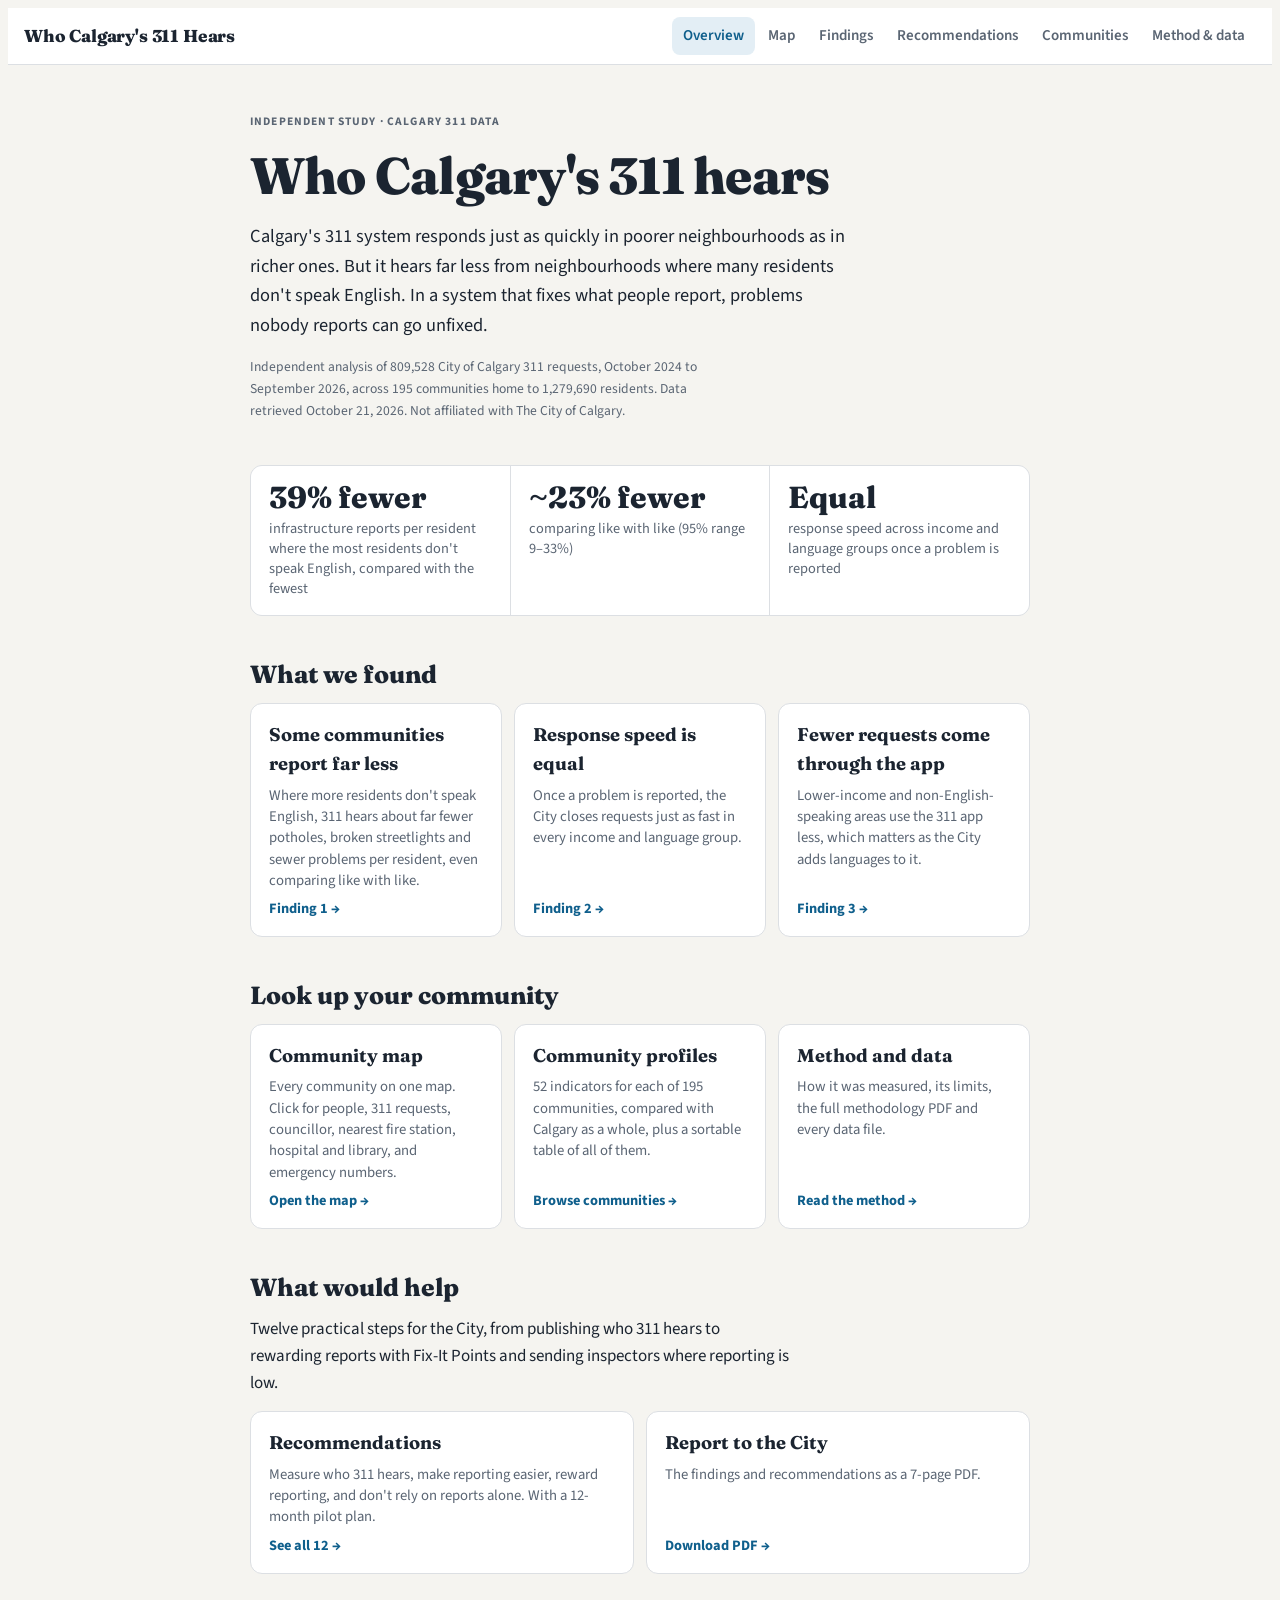
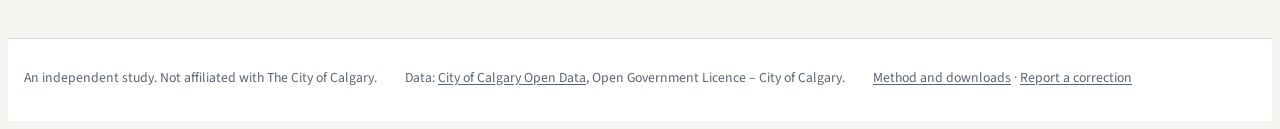
==== index.html @ 24759eae "Explain the gap and proposal for each recommendation" ====
<!doctype html>
<html lang="en-CA">
<head>
<meta charset="utf-8">
<meta name="viewport" content="width=device-width, initial-scale=1, viewport-fit=cover">
<title>Who Calgary's 311 Hears</title>
<meta name="description" content="Calgary's 311 system responds equally fast everywhere, but hears far less from communities where many residents don't speak English. An independent study of 809,528 requests.">
<meta property="og:title" content="Who Calgary's 311 Hears">
<meta property="og:description" content="Calgary's 311 system responds equally fast everywhere, but hears far less from communities where many residents don't speak English. An independent study of 809,528 requests.">
<meta property="og:type" content="website">
<meta property="og:url" content="https://hassanaliarshad110.github.io/calgary-311/">
<meta property="og:image" content="https://hassanaliarshad110.github.io/calgary-311/assets/og.png">
<meta name="twitter:card" content="summary_large_image">
<link rel="icon" href="data:image/svg+xml,%3Csvg xmlns='http://www.w3.org/2000/svg' viewBox='0 0 64 64'%3E%3Crect width='64' height='64' rx='14' fill='%230f5f8c'/%3E%3Ctext x='32' y='42' font-family='Georgia,serif' font-size='26' font-weight='700' text-anchor='middle' fill='white'%3E311%3C/text%3E%3C/svg%3E">
<link rel="preconnect" href="https://fonts.googleapis.com"><link rel="preconnect" href="https://fonts.gstatic.com" crossorigin>
<link rel="stylesheet" href="https://fonts.googleapis.com/css2?family=Fraunces:opsz,wght@9..144,600;9..144,800&family=Source+Sans+3:ital,wght@0,400;0,600;0,700;1,400&family=JetBrains+Mono:wght@400;500&display=swap">
<link rel="stylesheet" href="assets/style.css?v=a2751942">
</head>
<body>
<nav class="nav" aria-label="Site"><div class="in"><a class="brand" href="index.html">Who Calgary's 311 Hears</a><ul><li><a class="lk" href="index.html" aria-current="page">Overview</a></li><li><a class="lk" href="map.html">Map</a></li><li><a class="lk" href="findings.html">Findings</a></li><li><a class="lk" href="recommendations.html">Recommendations</a></li><li><a class="lk" href="communities.html">Communities</a></li><li><a class="lk" href="method.html">Method & data</a></li></ul></div></nav>
<main>
<div class="wrap" style="margin-top:8px">
  <header>
    <span class="label">Independent study · Calgary 311 data</span>
    <h1>Who Calgary's 311 hears</h1>
    <p class="lede">Calgary's 311 system responds just as quickly in poorer neighbourhoods as in richer ones. But it hears far less from neighbourhoods where many residents don't speak English. In a system that fixes what people report, problems nobody reports can go unfixed.</p>
    <p class="meta" id="meta"></p>
  </header>
  <div class="key" id="key"></div>
  <section class="stack">
    <h2>What we found</h2>
    <div class="cards">
      <a class="cardlink" href="findings.html#f1"><b>Some communities report far less</b><span>Where more residents don't speak English, 311 hears about far fewer potholes, broken streetlights and sewer problems per resident, even comparing like with like.</span><em>Finding 1 →</em></a>
      <a class="cardlink" href="findings.html#f2"><b>Response speed is equal</b><span>Once a problem is reported, the City closes requests just as fast in every income and language group.</span><em>Finding 2 →</em></a>
      <a class="cardlink" href="findings.html#f3"><b>Fewer requests come through the app</b><span>Lower-income and non-English-speaking areas use the 311 app less, which matters as the City adds languages to it.</span><em>Finding 3 →</em></a>
    </div>
  </section>
  <section class="stack">
    <h2>Look up your community</h2>
    <div class="cards">
      <a class="cardlink" href="map.html"><b>Community map</b><span>Every community on one map. Click for people, 311 requests, councillor, nearest fire station, hospital and library, and emergency numbers.</span><em>Open the map →</em></a>
      <a class="cardlink" href="communities.html"><b>Community profiles</b><span>52 indicators for each of 195 communities, compared with Calgary as a whole, plus a sortable table of all of them.</span><em>Browse communities →</em></a>
      <a class="cardlink" href="method.html"><b>Method and data</b><span>How it was measured, its limits, the full methodology PDF and every data file.</span><em>Read the method →</em></a>
    </div>
  </section>
  <section class="stack">
    <h2>What would help</h2>
    <p>Twelve practical steps for the City, from publishing who 311 hears to rewarding reports with Fix-It Points and sending inspectors where reporting is low.</p>
    <div class="cards">
      <a class="cardlink" href="recommendations.html"><b>Recommendations</b><span>Measure who 311 hears, make reporting easier, reward reporting, and don't rely on reports alone. With a 12-month pilot plan.</span><em>See all 12 →</em></a>
      <a class="cardlink" href="downloads/Who-Calgarys-311-Hears_Report-to-the-City.pdf" download><b>Report to the City</b><span>The findings and recommendations as a 7-page PDF.</span><em>Download PDF →</em></a>
    </div>
  </section>
</div>
</main>
<footer class="foot"><div class="in">
<span>An independent study. Not affiliated with The City of Calgary.</span>
<span>Data: <a href="https://data.calgary.ca/" target="_blank" rel="noopener">City of Calgary Open Data</a>, Open Government Licence – City of Calgary.</span>
<span><a href="method.html">Method and downloads</a> · <a href="https://github.com/hassanaliarshad110/calgary-311/issues" target="_blank" rel="noopener">Report a correction</a></span>
</div></footer>
<div class="toast" id="toast" role="status" hidden></div>
<script src="assets/report.js?v=cb97d001"></script>
</body>
</html>
---- assets/style.css ----
/* Layout: research brief in one reading column; findings with charts, then a data-rich community profile and a sortable table of all communities, then actions and method. */
:root{
  --bg:#f5f4f0; --surface:#ffffff; --ink:#1b2430; --muted:#5a6573; --line:#dcdfe3; --grid:#e9ebee;
  --accent:#0f5f8c; --accent-soft:#e3eef5; --mark:#0f5f8c; --mark-dim:#a9c4d6; --flag:#b4541a; --flag-soft:#f7e8dd;
  --land:#e7e5df; --water:#a7c8dd; --road:#ffffff; --road2:#fbfaf7; --bound:#ffffff; --nodata:#d6d4ce;
  --s1:#dbe8f1; --s2:#a9cbe1; --s3:#6fa5cb; --s4:#337ba9; --s5:#0d4f76;
  --g1:#b4541a; --g2:#e3a476; --g3:#ebe7df; --g4:#8ab8d6; --g5:#0f5f8c;
  --pin-fire:#c0392b; --pin-health:#23795a; --pin-civic:#5b4fa0;
  --f-display:"Fraunces", Georgia, "Times New Roman", serif;
  --f-body:"Source Sans 3", "Segoe UI", system-ui, -apple-system, sans-serif;
  --f-mono:"JetBrains Mono", ui-monospace, Menlo, Consolas, monospace;
}
@media (prefers-color-scheme: dark){:root:not([data-theme="light"]){
  --bg:#11161c; --surface:#18202a; --ink:#e4e8ed; --muted:#9aa5b2; --line:#2b3542; --grid:#232c37;
  --accent:#6cb6e0; --accent-soft:#17303f; --mark:#6cb6e0; --mark-dim:#35566b; --flag:#eb9a62; --flag-soft:#3a2618;
  --land:#0c1116; --water:#1b394e; --road:#5d6875; --road2:#3c4652; --bound:#0f141a; --nodata:#161c23;
  --s1:#16303f; --s2:#1e4a62; --s3:#2c6d91; --s4:#4b98c4; --s5:#93cdee;
  --g1:#eb9a62; --g2:#8f5532; --g3:#4b5561; --g4:#2c6d91; --g5:#93cdee;
  --pin-fire:#d9604c; --pin-health:#3aa87c; --pin-civic:#8a7fd6; color-scheme:dark }}
:root[data-theme="dark"]{
  --bg:#11161c; --surface:#18202a; --ink:#e4e8ed; --muted:#9aa5b2; --line:#2b3542; --grid:#232c37;
  --accent:#6cb6e0; --accent-soft:#17303f; --mark:#6cb6e0; --mark-dim:#35566b; --flag:#eb9a62; --flag-soft:#3a2618;
  --land:#0c1116; --water:#1b394e; --road:#5d6875; --road2:#3c4652; --bound:#0f141a; --nodata:#161c23;
  --s1:#16303f; --s2:#1e4a62; --s3:#2c6d91; --s4:#4b98c4; --s5:#93cdee;
  --g1:#eb9a62; --g2:#8f5532; --g3:#4b5561; --g4:#2c6d91; --g5:#93cdee;
  --pin-fire:#d9604c; --pin-health:#3aa87c; --pin-civic:#8a7fd6; color-scheme:dark }
*{box-sizing:border-box}
body{background:var(--bg);color:var(--ink);font-family:var(--f-body);font-size:17px;line-height:1.6;
  padding-left:max(16px, env(safe-area-inset-left, 0px));padding-right:max(16px, env(safe-area-inset-right, 0px));padding-block:0 56px}
.wrap{max-width:780px;margin:0 auto;display:flex;flex-direction:column;gap:44px}
h1,h2,h3{font-family:var(--f-display);margin:0;line-height:1.15;text-wrap:balance}
p{margin:0;max-width:68ch}
a{color:var(--accent);text-underline-offset:2px}
a:focus-visible,button:focus-visible,input:focus-visible,select:focus-visible,th:focus-visible{outline:2px solid var(--accent);outline-offset:2px;border-radius:4px}
.label{font-size:.72rem;letter-spacing:.1em;text-transform:uppercase;color:var(--muted);font-weight:700}
.note{font-size:.86rem;color:var(--muted)}
.stack{display:flex;flex-direction:column;gap:14px}
header{padding-top:32px;display:flex;flex-direction:column;gap:16px}
h1{font-size:clamp(2.1rem,7vw,3.2rem);font-weight:800;letter-spacing:-.015em}
.lede{font-size:1.15rem}
.meta{font-size:.85rem;color:var(--muted)}
.key{display:grid;grid-template-columns:repeat(auto-fit,minmax(200px,1fr));gap:1px;background:var(--line);border:1px solid var(--line);border-radius:12px;overflow:hidden}
.key div{background:var(--surface);padding:16px 18px;display:flex;flex-direction:column;gap:6px}
.key b{font-family:var(--f-display);font-size:1.9rem;font-weight:800;line-height:1;font-variant-numeric:tabular-nums}
.key span{font-size:.9rem;color:var(--muted);line-height:1.4}
section.finding{display:flex;flex-direction:column;gap:16px}
.fnum{font-family:var(--f-mono);color:var(--accent);font-size:.85rem}
h2{font-size:1.55rem;font-weight:800}
.chart{background:var(--surface);border:1px solid var(--line);border-radius:12px;padding:18px 18px 14px;display:flex;flex-direction:column;gap:12px;min-width:0}
.chart-title{font-weight:700;font-size:.98rem}
.bars{display:flex;flex-direction:column;gap:10px}
.bar-row{display:grid;grid-template-columns:minmax(110px,36%) 1fr 4.4rem;align-items:center;gap:10px;font-size:.9rem}
.bar-row .lab{line-height:1.25;min-width:0}
.bar-row .lab small{display:block;color:var(--muted);font-size:.78rem}
.track{position:relative;height:22px;border-left:1px solid var(--muted)}
.fill{position:absolute;left:0;top:2px;bottom:2px;background:var(--mark);border-radius:0 4px 4px 0}
.fill.dim{background:var(--mark-dim)}
.ref{position:absolute;top:-4px;bottom:-4px;border-left:2px dashed var(--muted)}
.val{font-family:var(--f-mono);font-size:.85rem;text-align:right;font-variant-numeric:tabular-nums}
.bar-row:hover .fill{filter:brightness(1.12)}
/* dot plot */
.dots{display:flex;flex-direction:column;gap:6px}
.dot-row{display:grid;grid-template-columns:minmax(120px,46%) 1fr 3.4rem;align-items:center;gap:10px;font-size:.84rem}
.dot-track{position:relative;height:18px;border-left:1px solid var(--grid);border-right:1px solid var(--grid);background:linear-gradient(var(--grid),var(--grid)) center/100% 1px no-repeat}
.dot{position:absolute;top:50%;width:11px;height:11px;margin:-5.5px 0 0 -5.5px;border-radius:50%;background:var(--mark-dim);border:2px solid var(--surface)}
.dot.main{background:var(--mark)}
.ci{position:absolute;top:50%;height:3px;margin-top:-1.5px;background:var(--mark)}
.axis{display:grid;grid-template-columns:minmax(120px,46%) 1fr 3.4rem;gap:10px;font-size:.75rem;color:var(--muted);font-family:var(--f-mono)}
.axis div:nth-child(2){display:flex;justify-content:space-between}
.callout{border-left:4px solid var(--accent);background:var(--accent-soft);padding:12px 16px;border-radius:0 10px 10px 0}
.tablewrap{overflow-x:auto;border:1px solid var(--line);border-radius:10px;background:var(--surface)}
table{border-collapse:collapse;font-size:.86rem;width:100%}
th,td{text-align:left;padding:7px 10px;border-bottom:1px solid var(--line);font-variant-numeric:tabular-nums;white-space:nowrap}
th{color:var(--muted);font-weight:600;background:var(--surface);position:sticky;top:0}
td.num,th.num{text-align:right}
tbody tr:hover{background:var(--accent-soft)}
th.sort{cursor:pointer;user-select:none}
th.sort[aria-sort="ascending"]::after{content:" ▲"} th.sort[aria-sort="descending"]::after{content:" ▼"}
/* profile */
.explorer{background:var(--surface);border:1px solid var(--line);border-radius:14px;padding:18px;display:flex;flex-direction:column;gap:14px}
.searchrow{display:flex;gap:8px;flex-wrap:wrap}
#cq,#tq{font:inherit;padding:10px 14px;border-radius:10px;border:1px solid var(--line);background:var(--bg);color:var(--ink);flex:1 1 220px;min-width:0}
.sugg{display:flex;flex-wrap:wrap;gap:6px}
.sugg button,.btn{font:inherit;font-size:.84rem;border:1px solid var(--line);background:var(--bg);color:var(--ink);border-radius:999px;padding:5px 12px;cursor:pointer}
.btn.primary{background:var(--accent);color:var(--surface);border-color:var(--accent);font-weight:700}
.card{display:flex;flex-direction:column;gap:16px}
.card h3{font-size:1.5rem}
.chips{display:flex;gap:6px;flex-wrap:wrap}
.pill{display:inline-block;font-size:.76rem;font-weight:700;border-radius:999px;padding:2px 10px;background:var(--grid);color:var(--ink)}
.pill.lo{background:var(--flag-soft);color:var(--flag)} .pill.ok{background:var(--accent-soft);color:var(--accent)}
.grp h4{margin:0 0 6px;font-family:var(--f-body);font-size:.8rem;letter-spacing:.08em;text-transform:uppercase;color:var(--muted)}
.ind{display:grid;grid-template-columns:minmax(0,1fr) 5.6rem 5.6rem 4.6rem;gap:4px 12px;align-items:center;font-size:.88rem;padding:5px 0;border-bottom:1px solid var(--grid)}
.ind.head{font-size:.74rem;color:var(--muted);border-bottom:1px solid var(--line)}
.ind .v,.ind .c{text-align:right;font-variant-numeric:tabular-nums}
.ind .c{color:var(--muted)}
.pbar{height:6px;background:var(--grid);border-radius:3px;position:relative}
.pbar i{position:absolute;top:-3px;width:4px;height:12px;border-radius:2px;background:var(--mark);margin-left:-2px}
.ind small{color:var(--muted);font-size:.74rem;display:block}
.recs{margin:0;padding-left:20px;display:flex;flex-direction:column;gap:10px;max-width:68ch}
.limits{margin:0;padding-left:20px;display:flex;flex-direction:column;gap:8px;font-size:.95rem;max-width:68ch}
.toast{position:fixed;left:50%;bottom:calc(20px + env(safe-area-inset-bottom, 0px));transform:translateX(-50%);background:var(--ink);color:var(--bg);padding:10px 16px;border-radius:10px;font-size:.9rem;z-index:20}
@media (max-width:520px){ .bar-row{grid-template-columns:96px 1fr 3.8rem;font-size:.84rem} .dot-row,.axis{grid-template-columns:110px 1fr 3rem} .ind{grid-template-columns:minmax(0,1fr) 4.6rem 4.6rem;} .ind .p{display:none} }
/* ---- Leaflet essentials (inlined: the artifact frame blocks external stylesheets) ---- */
.leaflet-pane,.leaflet-marker-icon,.leaflet-pane>svg,.leaflet-pane>canvas,.leaflet-zoom-box,.leaflet-layer{position:absolute;left:0;top:0}
.leaflet-container{overflow:hidden;-webkit-tap-highlight-color:transparent;outline-offset:1px}
.leaflet-container.leaflet-touch-zoom{touch-action:pan-x pan-y}
.leaflet-container.leaflet-touch-drag{touch-action:pinch-zoom}
.leaflet-container.leaflet-touch-drag.leaflet-touch-zoom{touch-action:none}
.leaflet-pane{z-index:400}.leaflet-overlay-pane{z-index:400}.leaflet-marker-pane{z-index:600}.leaflet-tooltip-pane{z-index:650}.leaflet-popup-pane{z-index:700}
.leaflet-map-pane canvas{z-index:100}.leaflet-map-pane svg{z-index:200}
.leaflet-zoom-animated{transform-origin:0 0}
.leaflet-zoom-anim .leaflet-zoom-animated{transition:transform .25s cubic-bezier(0,0,.25,1)}
.leaflet-zoom-anim .leaflet-zoom-hide{visibility:hidden}
.leaflet-interactive{cursor:pointer}
.leaflet-grab{cursor:grab}.leaflet-dragging .leaflet-grab,.leaflet-dragging .leaflet-interactive{cursor:grabbing}
.leaflet-marker-icon,.leaflet-pane>svg path,.leaflet-tooltip{pointer-events:none}
.leaflet-marker-icon.leaflet-interactive,.leaflet-pane>svg path.leaflet-interactive{pointer-events:auto}
.leaflet-top,.leaflet-bottom{position:absolute;z-index:1000;pointer-events:none}
.leaflet-top{top:0}.leaflet-right{right:0}.leaflet-bottom{bottom:0}.leaflet-left{left:0}
.leaflet-control{position:relative;z-index:800;pointer-events:auto;float:left;clear:both}
.leaflet-right .leaflet-control{float:right}
.leaflet-top .leaflet-control{margin-top:10px}.leaflet-bottom .leaflet-control{margin-bottom:10px}
.leaflet-left .leaflet-control{margin-left:10px}.leaflet-right .leaflet-control{margin-right:10px}
.leaflet-bar{border-radius:8px;border:1px solid var(--line);background:var(--surface);overflow:hidden;box-shadow:0 1px 4px rgba(0,0,0,.12)}
.leaflet-bar a{display:block;width:34px;height:34px;line-height:32px;text-align:center;text-decoration:none;color:var(--ink);font:700 18px/32px var(--f-body);border-bottom:1px solid var(--line)}
.leaflet-bar a:last-child{border-bottom:none}
.leaflet-bar a:hover{background:var(--accent-soft)}
.leaflet-bar a.leaflet-disabled{color:var(--muted);cursor:default;background:var(--surface)}
.leaflet-control-attribution{background:color-mix(in srgb,var(--surface) 85%,transparent);margin:0!important;padding:1px 6px;font-size:11px;color:var(--muted);border-top-left-radius:6px}
.leaflet-control-attribution a{color:var(--muted)}
.leaflet-tooltip{position:absolute;white-space:nowrap}
.leaflet-div-icon{background:none;border:none}

/* ---- Community map ---- */
.mapsec{display:flex;flex-direction:column;gap:14px;max-width:1240px;margin:44px auto 0}
.mapsec .intro{display:flex;flex-direction:column;gap:8px;max-width:780px}
.mapbar{display:flex;flex-wrap:wrap;gap:8px;align-items:center}
.mapbar label{font-size:.82rem;color:var(--muted);font-weight:600}
#mm,#ms{font:inherit;font-size:.95rem;padding:9px 12px;border-radius:10px;border:1px solid var(--line);background:var(--surface);color:var(--ink);min-width:0}
#mm{flex:0 1 330px}
#ms{flex:1 1 220px}
.mapgrid{display:grid;grid-template-columns:minmax(0,1fr) 380px;border:1px solid var(--line);border-radius:14px;overflow:hidden;background:var(--surface);height:min(78vh,760px)}
#map{height:100%;background:var(--land);min-width:0}
#map:focus-visible{outline:2px solid var(--accent);outline-offset:-2px}
.mpanel{border-left:1px solid var(--line);overflow-y:auto;padding:18px 18px 22px;display:flex;flex-direction:column;gap:16px;min-width:0}
.mpanel>*{flex-shrink:0}
.mpanel h3{font-size:1.45rem}
#map:not(.zin) .svcpin span{display:none}
.mpanel h4{margin:0;font-family:var(--f-body);font-size:.74rem;letter-spacing:.09em;text-transform:uppercase;color:var(--muted)}
.mpanel .sub{font-size:.88rem;color:var(--muted);line-height:1.4}
.facts{display:grid;grid-template-columns:repeat(2,minmax(0,1fr));gap:1px;background:var(--line);border:1px solid var(--line);border-radius:10px;overflow:hidden}
.facts div{background:var(--surface);padding:9px 11px;display:flex;flex-direction:column;gap:2px;min-width:0}
.facts b{font-family:var(--f-mono);font-size:1.02rem;font-weight:500;font-variant-numeric:tabular-nums}
.facts span{font-size:.76rem;color:var(--muted);line-height:1.25}
.facts .cmp{font-size:.72rem;color:var(--muted)}
.mlist{display:flex;flex-direction:column;gap:0;margin:0;padding:0;list-style:none}
.mlist li{display:grid;grid-template-columns:minmax(0,1fr) auto;gap:2px 10px;padding:7px 0;border-bottom:1px solid var(--grid);font-size:.88rem;line-height:1.35}
.mlist li:last-child{border-bottom:none}
.mlist .k{color:var(--muted);font-size:.76rem;grid-column:1/-1}
.mlist .d{font-family:var(--f-mono);font-size:.8rem;color:var(--muted);white-space:nowrap}
.phones li{grid-template-columns:minmax(0,1fr) auto}
.phones .num{font-family:var(--f-mono);font-size:.9rem;font-weight:500;user-select:all;white-space:nowrap}
.phones .num.big{font-size:1.05rem;color:var(--flag)}
.mlegend{position:absolute;left:calc(10px + env(safe-area-inset-left,0px));bottom:26px;z-index:900;background:var(--surface);border:1px solid var(--line);border-radius:10px;padding:8px 10px;font-size:.76rem;display:flex;flex-direction:column;gap:5px;max-width:min(300px,70%);box-shadow:0 1px 4px rgba(0,0,0,.12)}
.mlegend .t{font-weight:700;font-size:.78rem}
.mlegend .sw{display:grid;grid-template-columns:repeat(var(--n),1fr);gap:2px}
.mlegend .sw i{height:10px;border-radius:2px}
.mlegend .lb{display:flex;justify-content:space-between;color:var(--muted);font-family:var(--f-mono);font-size:.7rem;gap:6px}
.mlegend .nd{display:flex;align-items:center;gap:6px;color:var(--muted)}
.mlegend .nd i{width:14px;height:10px;border-radius:2px;background:var(--nodata);border:1px solid var(--line)}
.mwrap{position:relative;height:100%;min-width:0}
.clabel{font:600 11px/1.1 var(--f-body);color:var(--ink);text-shadow:0 0 3px var(--bg),0 0 3px var(--bg),0 0 2px var(--bg);text-align:center;transform:translate(-50%,-50%);white-space:nowrap;letter-spacing:.01em}
.svcpin{display:flex;align-items:center;gap:4px;transform:translate(-50%,-50%);white-space:nowrap}
.svcpin i{width:22px;height:22px;border-radius:50%;display:grid;place-items:center;font:700 11px/1 var(--f-body);color:#fff;border:2px solid var(--surface);box-shadow:0 1px 3px rgba(0,0,0,.3)}
.svcpin span{font:600 11px/1.1 var(--f-body);background:var(--surface);color:var(--ink);padding:2px 6px;border-radius:6px;border:1px solid var(--line)}
.mhint{font-size:.84rem;color:var(--muted)}
@media (max-width:520px){ .mlegend{font-size:.68rem;padding:6px 8px;max-width:62%;bottom:22px} .mlegend .nd{display:none} }
.mbtn{font:inherit;font-size:.84rem;border:1px solid var(--line);background:var(--bg);color:var(--ink);border-radius:999px;padding:5px 12px;cursor:pointer;align-self:flex-start}
.mbtn:hover{background:var(--accent-soft)}
@media (max-width:880px){
  .mapgrid{grid-template-columns:1fr;height:auto}
  #map,.mwrap{height:62vh;min-height:380px}
  .mpanel{border-left:none;border-top:1px solid var(--line);max-height:none}
}

@media (prefers-reduced-motion: reduce){*{transition:none!important}}

/* ---- site chrome ---- */
body{padding-block:0 0}
body::before{content:"";position:fixed;inset:0 0 auto;height:env(safe-area-inset-top,0px);z-index:1100;background:var(--surface)}
.nav{position:sticky;top:env(safe-area-inset-top,0px);z-index:1050;background:var(--surface);border-bottom:1px solid var(--line);margin:0 calc(-1 * max(16px, env(safe-area-inset-right,0px))) 0 calc(-1 * max(16px, env(safe-area-inset-left,0px)));padding:0 max(16px, env(safe-area-inset-right,0px)) 0 max(16px, env(safe-area-inset-left,0px))}
.nav .in{max-width:1240px;margin:0 auto;display:flex;align-items:center;gap:6px 18px;flex-wrap:wrap;min-height:56px;padding-block:6px}
.brand{font-family:var(--f-display);font-weight:800;font-size:1.08rem;color:var(--ink);text-decoration:none;margin-right:auto;letter-spacing:-.01em}
.nav ul{display:flex;gap:2px;list-style:none;margin:0;padding:0;flex-wrap:wrap}
.nav a.lk{display:block;padding:7px 11px;border-radius:8px;color:var(--muted);text-decoration:none;font-weight:600;font-size:.94rem}
.nav a.lk:hover{background:var(--accent-soft);color:var(--ink)}
.nav a.lk[aria-current="page"]{color:var(--accent);background:var(--accent-soft)}
main{padding-block:8px 64px}
.foot{border-top:1px solid var(--line);margin:0 calc(-1 * max(16px, env(safe-area-inset-right,0px))) 0 calc(-1 * max(16px, env(safe-area-inset-left,0px)));padding:28px max(16px, env(safe-area-inset-right,0px)) calc(32px + env(safe-area-inset-bottom,0px)) max(16px, env(safe-area-inset-left,0px));background:var(--surface)}
.foot .in{max-width:1240px;margin:0 auto;display:flex;flex-wrap:wrap;gap:10px 28px;font-size:.86rem;color:var(--muted)}
.foot a{color:var(--muted)}
.cards{display:grid;grid-template-columns:repeat(auto-fit,minmax(220px,1fr));gap:12px}
.cardlink{display:flex;flex-direction:column;gap:6px;background:var(--surface);border:1px solid var(--line);border-radius:12px;padding:16px 18px;text-decoration:none;color:var(--ink)}
.cardlink:hover{border-color:var(--accent)}
.cardlink b{font-family:var(--f-display);font-size:1.15rem}
.cardlink span{color:var(--muted);font-size:.92rem;line-height:1.45}
.cardlink em{font-style:normal;color:var(--accent);font-weight:700;font-size:.9rem;margin-top:auto}
.dl{display:flex;flex-direction:column;gap:0;border:1px solid var(--line);border-radius:12px;background:var(--surface);overflow:hidden}
.dl a{display:grid;grid-template-columns:minmax(0,1fr) auto;gap:2px 12px;padding:12px 16px;border-bottom:1px solid var(--line);text-decoration:none;color:var(--ink)}
.dl a:last-child{border-bottom:none}
.dl a:hover{background:var(--accent-soft)}
.dl small{color:var(--muted);grid-column:1/-1;font-size:.84rem}
.dl .sz{font-family:var(--f-mono);font-size:.8rem;color:var(--muted)}
.mapsec.full{margin-top:20px}
.mapsec.full .mapgrid{height:calc(100vh - 230px);min-height:520px}
.basemap{display:flex;align-items:center;gap:6px;font-size:.88rem;color:var(--muted)}
.basemap input{accent-color:var(--accent);width:16px;height:16px}
@media (max-width:880px){ .mapsec.full .mapgrid{height:auto;min-height:0} }

.gp{display:grid;grid-template-columns:1fr 1fr;gap:10px}
.gap,.prop{border-radius:10px;padding:10px 12px;display:flex;flex-direction:column;gap:4px}
.gap{background:var(--flag-soft)}
.prop{background:var(--accent-soft)}
.gp p{font-size:.94rem;line-height:1.5}
.tag{font-size:.7rem;letter-spacing:.09em;text-transform:uppercase;font-weight:700}
.gap .tag{color:var(--flag)}
.prop .tag{color:var(--accent)}
.rec{scroll-margin-top:84px}
@media (max-width:700px){ .gp{grid-template-columns:1fr} }
.chiprow{display:flex;flex-wrap:wrap;gap:6px}
.chipnav{font-size:.86rem;font-weight:600;color:var(--accent);background:var(--accent-soft);border-radius:999px;padding:5px 12px;text-decoration:none}
.chipnav:hover{text-decoration:underline}
.rec{display:grid;grid-template-columns:2.2rem minmax(0,1fr);gap:12px;background:var(--surface);border:1px solid var(--line);border-radius:12px;padding:16px 18px}
.recn{font-family:var(--f-mono);font-size:.95rem;color:var(--accent);font-weight:500;padding-top:2px}
.recb{display:flex;flex-direction:column;gap:8px;min-width:0}
.rec h3{font-size:1.15rem}
.recm{display:grid;grid-template-columns:repeat(auto-fit,minmax(170px,1fr));gap:8px 18px;margin:4px 0 0;padding-top:10px;border-top:1px solid var(--grid)}
.recm dt,.kv dt{font-size:.72rem;letter-spacing:.08em;text-transform:uppercase;color:var(--muted);font-weight:700}
.recm dd{margin:2px 0 0;font-size:.9rem;line-height:1.4}
.kv{margin:0;display:flex;flex-direction:column;border:1px solid var(--line);border-radius:12px;background:var(--surface);overflow:hidden}
.kv div{display:grid;grid-template-columns:9rem minmax(0,1fr);gap:4px 16px;padding:12px 16px;border-bottom:1px solid var(--line)}
.kv div:last-child{border-bottom:none}
.kv dt{padding-top:3px}
.kv dd{margin:0;font-size:.95rem;line-height:1.45}
section[id^="g"],#points,#pilot{scroll-margin-top:84px}
@media (max-width:520px){ .kv div{grid-template-columns:1fr} .rec{grid-template-columns:1.6rem minmax(0,1fr);padding:14px} }
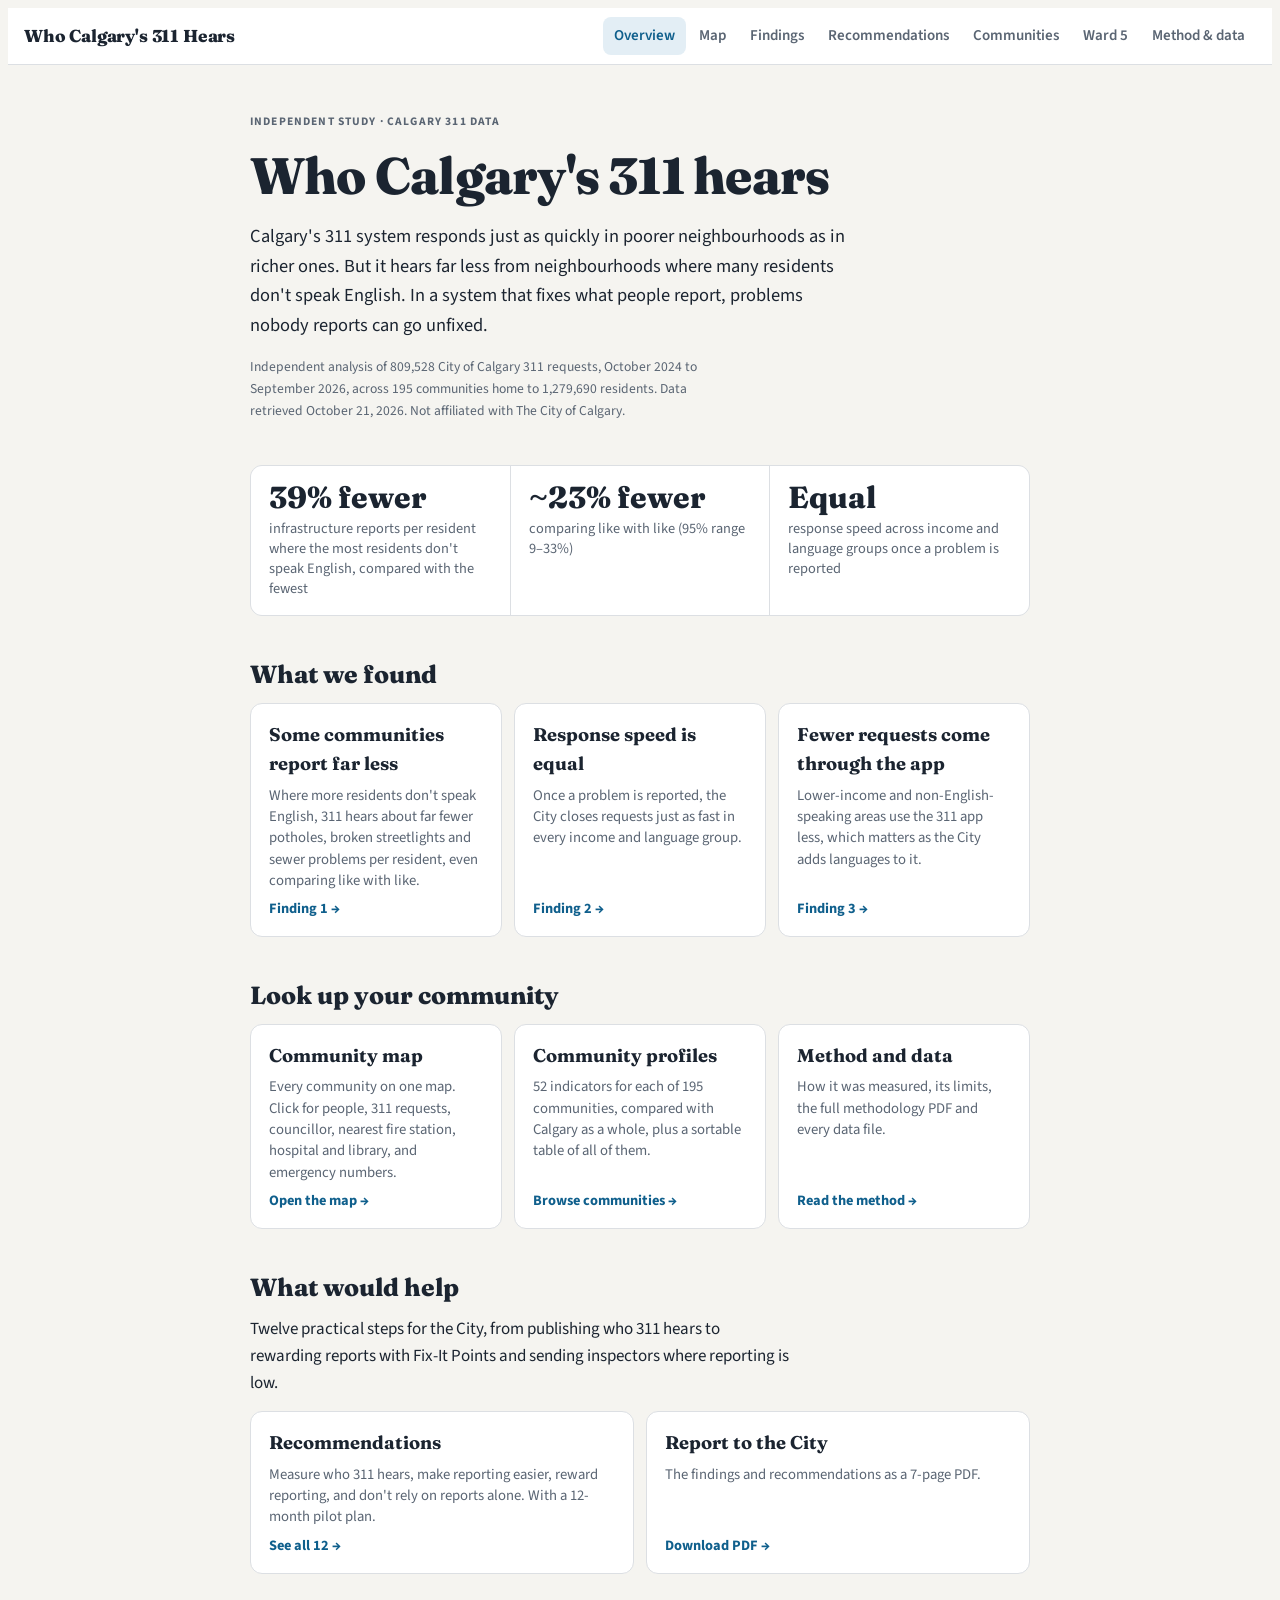
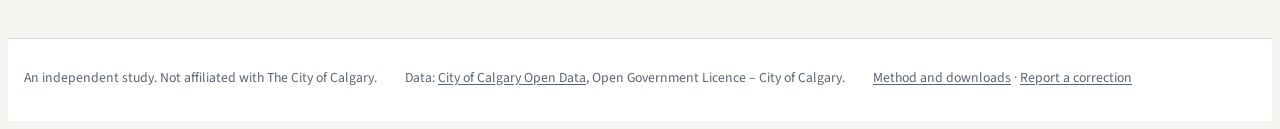
==== commit a7219d56: "Add Ward 5 growth-adjusted page and ward filter; count growth from homes" ====
--- a/index.html
+++ b/index.html
@@ -14,10 +14,10 @@
 <link rel="icon" href="data:image/svg+xml,%3Csvg xmlns='http://www.w3.org/2000/svg' viewBox='0 0 64 64'%3E%3Crect width='64' height='64' rx='14' fill='%230f5f8c'/%3E%3Ctext x='32' y='42' font-family='Georgia,serif' font-size='26' font-weight='700' text-anchor='middle' fill='white'%3E311%3C/text%3E%3C/svg%3E">
 <link rel="preconnect" href="https://fonts.googleapis.com"><link rel="preconnect" href="https://fonts.gstatic.com" crossorigin>
 <link rel="stylesheet" href="https://fonts.googleapis.com/css2?family=Fraunces:opsz,wght@9..144,600;9..144,800&family=Source+Sans+3:ital,wght@0,400;0,600;0,700;1,400&family=JetBrains+Mono:wght@400;500&display=swap">
-<link rel="stylesheet" href="assets/style.css?v=a2751942">
+<link rel="stylesheet" href="assets/style.css?v=b718703b">
 </head>
 <body>
-<nav class="nav" aria-label="Site"><div class="in"><a class="brand" href="index.html">Who Calgary's 311 Hears</a><ul><li><a class="lk" href="index.html" aria-current="page">Overview</a></li><li><a class="lk" href="map.html">Map</a></li><li><a class="lk" href="findings.html">Findings</a></li><li><a class="lk" href="recommendations.html">Recommendations</a></li><li><a class="lk" href="communities.html">Communities</a></li><li><a class="lk" href="method.html">Method & data</a></li></ul></div></nav>
+<nav class="nav" aria-label="Site"><div class="in"><a class="brand" href="index.html">Who Calgary's 311 Hears</a><ul><li><a class="lk" href="index.html" aria-current="page">Overview</a></li><li><a class="lk" href="map.html">Map</a></li><li><a class="lk" href="findings.html">Findings</a></li><li><a class="lk" href="recommendations.html">Recommendations</a></li><li><a class="lk" href="communities.html">Communities</a></li><li><a class="lk" href="ward5.html">Ward 5</a></li><li><a class="lk" href="method.html">Method & data</a></li></ul></div></nav>
 <main>
 <div class="wrap" style="margin-top:8px">
   <header>
@@ -59,6 +59,6 @@
 <span><a href="method.html">Method and downloads</a> · <a href="https://github.com/hassanaliarshad110/calgary-311/issues" target="_blank" rel="noopener">Report a correction</a></span>
 </div></footer>
 <div class="toast" id="toast" role="status" hidden></div>
-<script src="assets/report.js?v=cb97d001"></script>
+<script src="assets/report.js?v=2ce48de6"></script>
 </body>
 </html>
--- a/assets/style.css
+++ b/assets/style.css
@@ -137,8 +137,19 @@
 .mapsec .intro{display:flex;flex-direction:column;gap:8px;max-width:780px}
 .mapbar{display:flex;flex-wrap:wrap;gap:8px;align-items:center}
 .mapbar label{font-size:.82rem;color:var(--muted);font-weight:600}
-#mm,#ms{font:inherit;font-size:.95rem;padding:9px 12px;border-radius:10px;border:1px solid var(--line);background:var(--surface);color:var(--ink);min-width:0}
+#mm,#ms,#mw{font:inherit;font-size:.95rem;padding:9px 12px;border-radius:10px;border:1px solid var(--line);background:var(--surface);color:var(--ink);min-width:0}
 #mm{flex:0 1 330px}
+#mw{flex:0 1 230px}
+.wrows{display:flex;flex-direction:column;gap:5px;margin:0;padding:0;list-style:none}
+.wrow{display:grid;grid-template-columns:4.6rem 1fr 3.4rem;gap:8px;align-items:center;font-size:.82rem;font-family:var(--f-mono);color:var(--muted)}
+.wrow.on{color:var(--ink);font-weight:600}
+.wrow .tr{position:relative;height:10px;background:var(--grid);border-radius:3px}
+.wrow .tr i{position:absolute;top:0;bottom:0;border-radius:3px}
+.wrow .tr b{position:absolute;top:-2px;bottom:-2px;left:50%;width:1px;background:var(--muted)}
+.wrow .n{text-align:right}
+.mlist button.lnk{all:unset;cursor:pointer;color:var(--accent,inherit);text-decoration:underline;text-underline-offset:2px}
+.mlist button.lnk:focus-visible{outline:2px solid currentColor;outline-offset:2px}
+.mbtn.back{align-self:flex-start}
 #ms{flex:1 1 220px}
 .mapgrid{display:grid;grid-template-columns:minmax(0,1fr) 380px;border:1px solid var(--line);border-radius:14px;overflow:hidden;background:var(--surface);height:min(78vh,760px)}
 #map{height:100%;background:var(--land);min-width:0}
@@ -245,3 +256,29 @@
 .kv dd{margin:0;font-size:.95rem;line-height:1.45}
 section[id^="g"],#points,#pilot{scroll-margin-top:84px}
 @media (max-width:520px){ .kv div{grid-template-columns:1fr} .rec{grid-template-columns:1.6rem minmax(0,1fr);padding:14px} }
+
+/* ---- Ward 5 page ---- */
+.w5 .tablewrap{overflow-x:auto}
+.w5 .key{grid-template-columns:repeat(auto-fit,minmax(170px,1fr))}
+.w5 td .ar{color:var(--muted)}
+.w5 th{white-space:normal;vertical-align:bottom;min-width:5.5rem}
+.w5 table{min-width:0}
+.w5 table td.hl{font-weight:700}
+.w5 .steps{margin:0;padding-left:22px;display:flex;flex-direction:column;gap:10px;max-width:70ch}
+.w5 .steps li::marker{font-family:var(--f-mono);color:var(--accent);font-weight:600}
+.w5 .div{display:flex;flex-direction:column;gap:7px;margin:0;padding:0;list-style:none}
+.w5 .div li{display:grid;grid-template-columns:minmax(96px,9.5rem) 1fr 3.6rem;gap:10px;align-items:center;font-size:.9rem}
+.w5 .div .tr{position:relative;height:14px;background:var(--grid);border-radius:3px}
+.w5 .div .tr i{position:absolute;top:0;bottom:0;border-radius:3px}
+.w5 .div .tr b{position:absolute;top:-3px;bottom:-3px;left:50%;width:1.5px;background:var(--muted)}
+.w5 .div .v{font-family:var(--f-mono);font-size:.84rem;text-align:right}
+.w5 .div li.on{font-weight:700}
+.w5 .div .ghost{opacity:.45}
+.w5 .legend2{display:flex;gap:14px;flex-wrap:wrap;font-size:.82rem;color:var(--muted)}
+.w5 .legend2 span{display:inline-flex;align-items:center;gap:6px}
+.w5 .legend2 i{width:14px;height:10px;border-radius:2px;display:inline-block}
+.w5 .two{display:grid;grid-template-columns:repeat(auto-fit,minmax(260px,1fr));gap:12px}
+.w5 .box{background:var(--surface);border:1px solid var(--line);border-radius:12px;padding:16px 18px;display:flex;flex-direction:column;gap:8px}
+.w5 .box h3{margin:0;font-size:1.05rem}
+.w5 .box p{margin:0}
+@media (max-width:520px){ .w5 .div li{grid-template-columns:minmax(84px,7.2rem) 1fr 3.2rem;font-size:.84rem} }
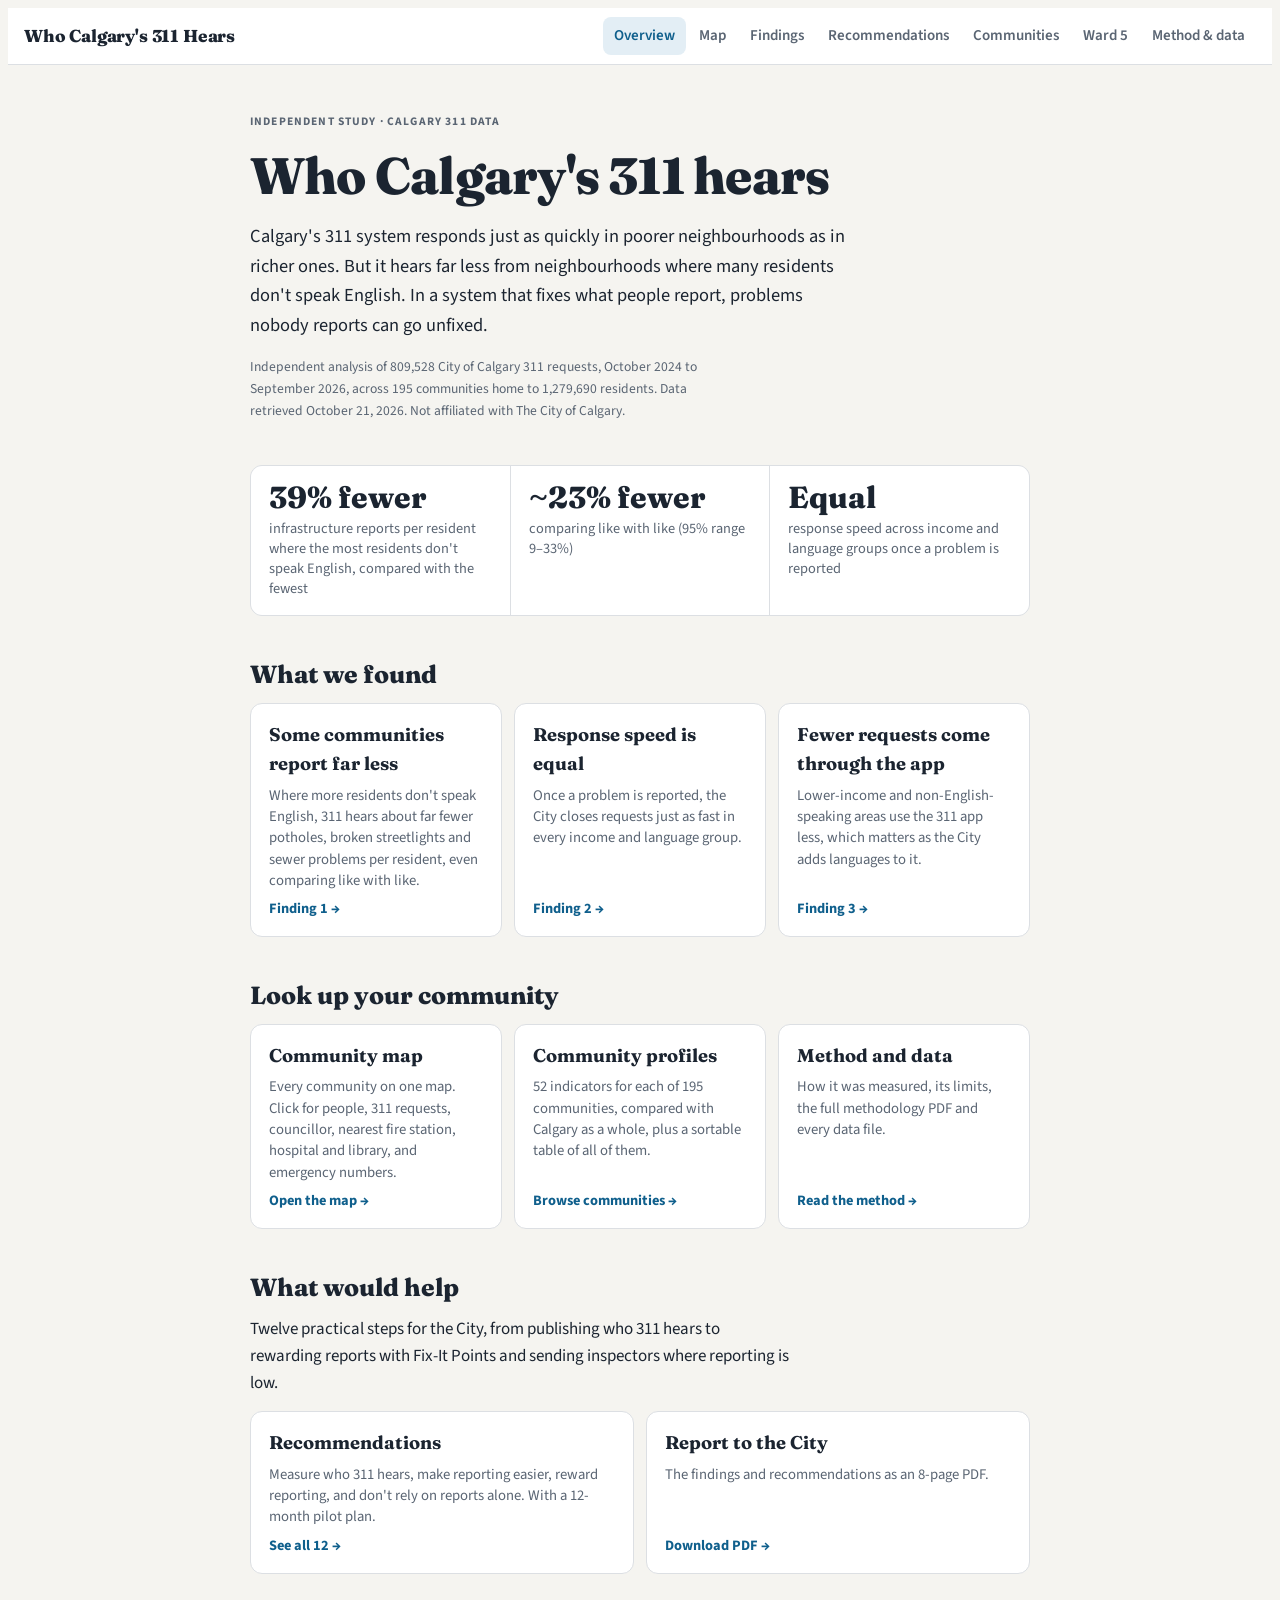
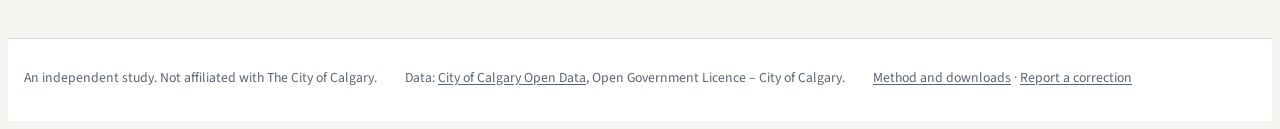
==== commit 4b7171cc: "Ward 5: explain The City's 311 ward dashboard (per 2021 household) and compare it with per-resident " ====
--- a/index.html
+++ b/index.html
@@ -14,7 +14,7 @@
 <link rel="icon" href="data:image/svg+xml,%3Csvg xmlns='http://www.w3.org/2000/svg' viewBox='0 0 64 64'%3E%3Crect width='64' height='64' rx='14' fill='%230f5f8c'/%3E%3Ctext x='32' y='42' font-family='Georgia,serif' font-size='26' font-weight='700' text-anchor='middle' fill='white'%3E311%3C/text%3E%3C/svg%3E">
 <link rel="preconnect" href="https://fonts.googleapis.com"><link rel="preconnect" href="https://fonts.gstatic.com" crossorigin>
 <link rel="stylesheet" href="https://fonts.googleapis.com/css2?family=Fraunces:opsz,wght@9..144,600;9..144,800&family=Source+Sans+3:ital,wght@0,400;0,600;0,700;1,400&family=JetBrains+Mono:wght@400;500&display=swap">
-<link rel="stylesheet" href="assets/style.css?v=b718703b">
+<link rel="stylesheet" href="assets/style.css?v=31fe4869">
 </head>
 <body>
 <nav class="nav" aria-label="Site"><div class="in"><a class="brand" href="index.html">Who Calgary's 311 Hears</a><ul><li><a class="lk" href="index.html" aria-current="page">Overview</a></li><li><a class="lk" href="map.html">Map</a></li><li><a class="lk" href="findings.html">Findings</a></li><li><a class="lk" href="recommendations.html">Recommendations</a></li><li><a class="lk" href="communities.html">Communities</a></li><li><a class="lk" href="ward5.html">Ward 5</a></li><li><a class="lk" href="method.html">Method & data</a></li></ul></div></nav>
@@ -48,7 +48,7 @@
     <p>Twelve practical steps for the City, from publishing who 311 hears to rewarding reports with Fix-It Points and sending inspectors where reporting is low.</p>
     <div class="cards">
       <a class="cardlink" href="recommendations.html"><b>Recommendations</b><span>Measure who 311 hears, make reporting easier, reward reporting, and don't rely on reports alone. With a 12-month pilot plan.</span><em>See all 12 →</em></a>
-      <a class="cardlink" href="downloads/Who-Calgarys-311-Hears_Report-to-the-City.pdf" download><b>Report to the City</b><span>The findings and recommendations as a 7-page PDF.</span><em>Download PDF →</em></a>
+      <a class="cardlink" href="downloads/Who-Calgarys-311-Hears_Report-to-the-City.pdf" download><b>Report to the City</b><span>The findings and recommendations as an 8-page PDF.</span><em>Download PDF →</em></a>
     </div>
   </section>
 </div>
@@ -59,6 +59,6 @@
 <span><a href="method.html">Method and downloads</a> · <a href="https://github.com/hassanaliarshad110/calgary-311/issues" target="_blank" rel="noopener">Report a correction</a></span>
 </div></footer>
 <div class="toast" id="toast" role="status" hidden></div>
-<script src="assets/report.js?v=2ce48de6"></script>
+<script src="assets/report.js?v=14ca3eed"></script>
 </body>
 </html>
--- a/assets/style.css
+++ b/assets/style.css
@@ -97,6 +97,14 @@
 .pbar{height:6px;background:var(--grid);border-radius:3px;position:relative}
 .pbar i{position:absolute;top:-3px;width:4px;height:12px;border-radius:2px;background:var(--mark);margin-left:-2px}
 .ind small{color:var(--muted);font-size:.74rem;display:block}
+.peerlist{list-style:none;margin:6px 0 0;padding:0;display:flex;flex-direction:column}
+.peerlist li{display:grid;grid-template-columns:minmax(0,1fr) 4.6rem 5.6rem;gap:10px;align-items:center;padding:6px 0;border-bottom:1px solid var(--grid);font-size:.9rem}
+.peerlist .sim{font-family:var(--f-mono);font-size:.82rem;text-align:right;color:var(--accent);font-weight:600}
+.peerlist .rt{font-family:var(--f-mono);font-size:.82rem;text-align:right;color:var(--muted)}
+.peerlist li.hd{font-size:.74rem;color:var(--muted);font-weight:600;padding-top:0}
+.peerlist li.hd span{font-family:inherit;color:var(--muted);font-weight:600;font-size:.74rem}
+.peerlist button.lnk,.card button.lnk{all:unset;cursor:pointer;text-decoration:underline;text-underline-offset:2px}
+.peerlist button.lnk:focus-visible{outline:2px solid currentColor;outline-offset:2px}
 .recs{margin:0;padding-left:20px;display:flex;flex-direction:column;gap:10px;max-width:68ch}
 .limits{margin:0;padding-left:20px;display:flex;flex-direction:column;gap:8px;font-size:.95rem;max-width:68ch}
 .toast{position:fixed;left:50%;bottom:calc(20px + env(safe-area-inset-bottom, 0px));transform:translateX(-50%);background:var(--ink);color:var(--bg);padding:10px 16px;border-radius:10px;font-size:.9rem;z-index:20}
@@ -262,6 +270,7 @@
 .w5 .key{grid-template-columns:repeat(auto-fit,minmax(170px,1fr))}
 .w5 td .ar{color:var(--muted)}
 .w5 th{white-space:normal;vertical-align:bottom;min-width:5.5rem}
+.w5 .peertbl td:nth-child(2){white-space:normal;min-width:16rem;font-size:.86rem}
 .w5 table{min-width:0}
 .w5 table td.hl{font-weight:700}
 .w5 .steps{margin:0;padding-left:22px;display:flex;flex-direction:column;gap:10px;max-width:70ch}
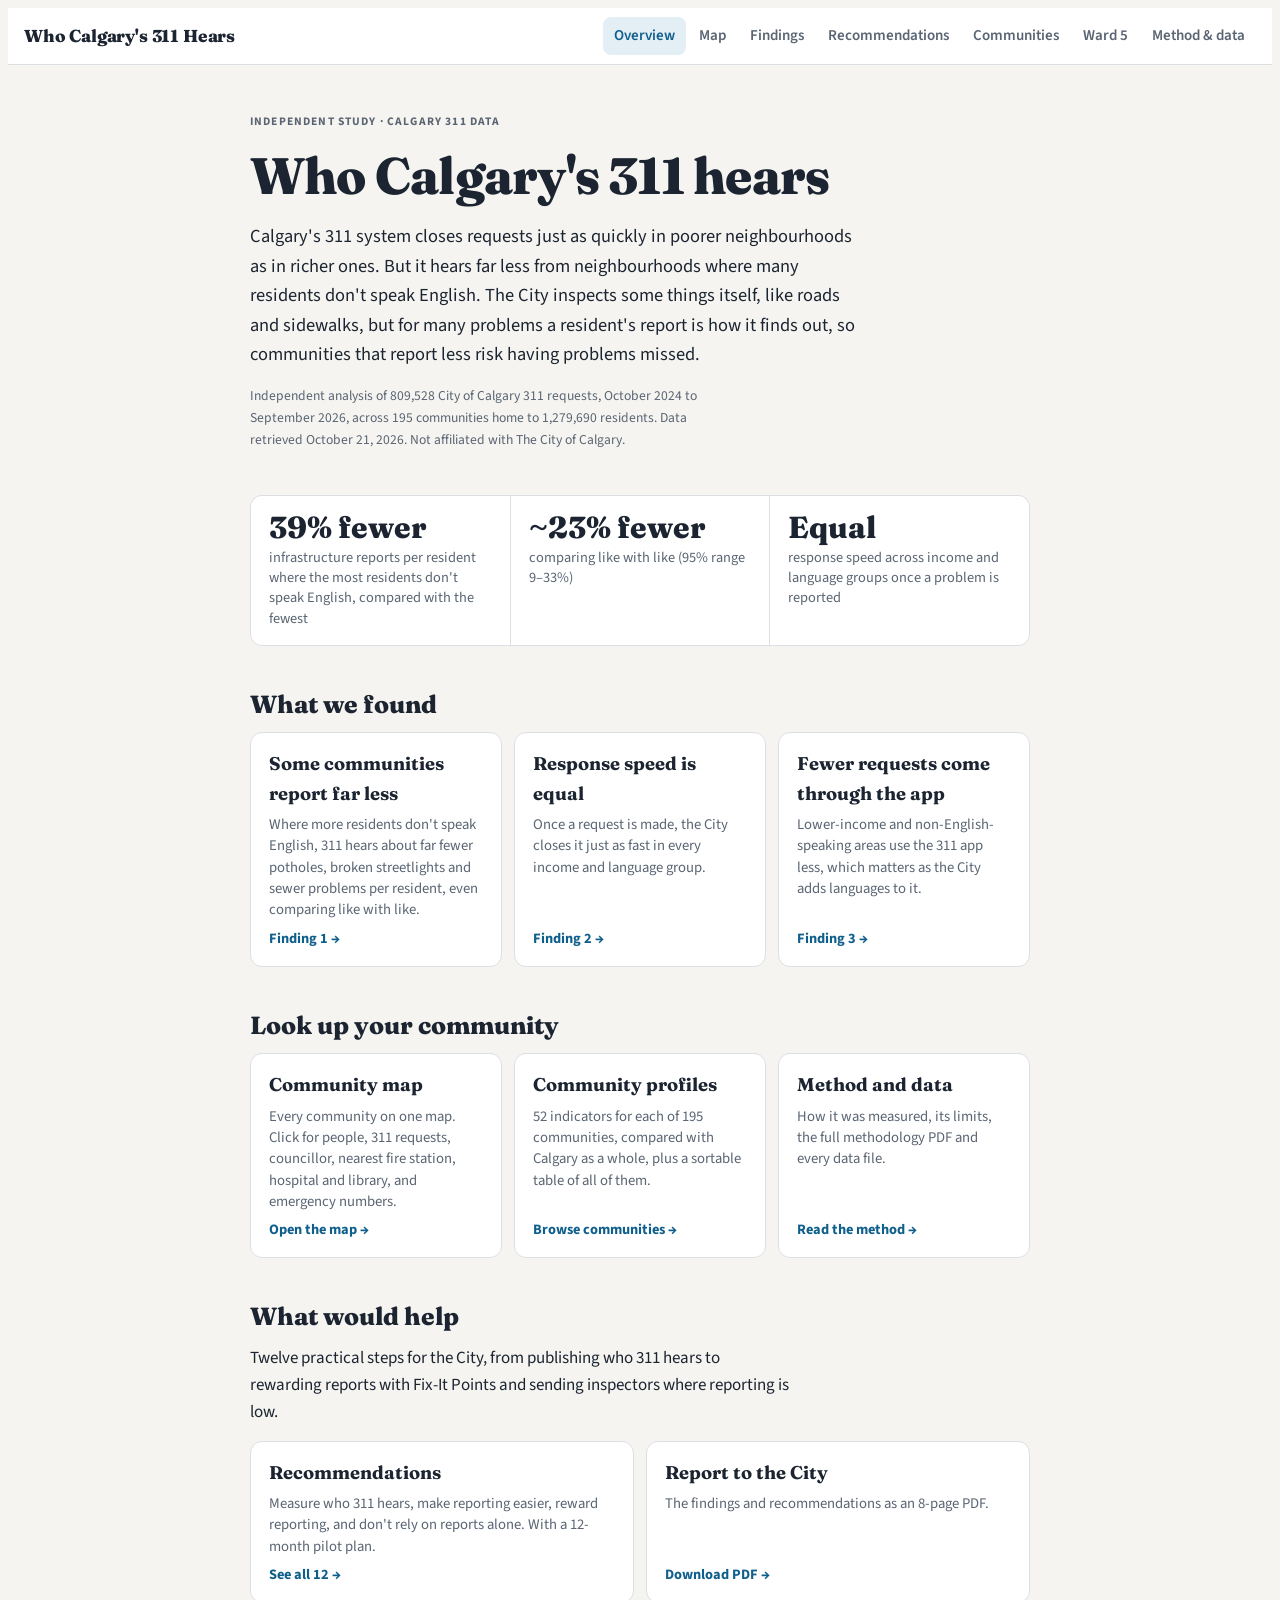
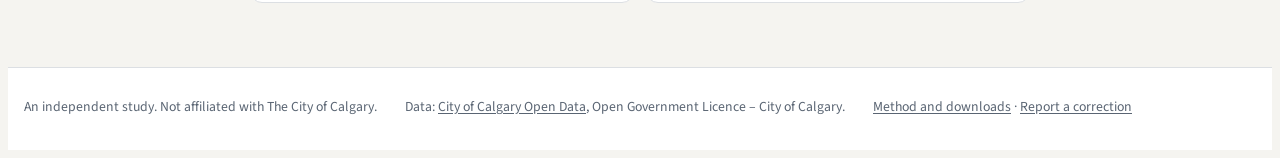
==== commit df032298: "Clarify City inspections and closing speed; add the study step by step as a Python script and notebo" ====
--- a/index.html
+++ b/index.html
@@ -4,9 +4,9 @@
 <meta charset="utf-8">
 <meta name="viewport" content="width=device-width, initial-scale=1, viewport-fit=cover">
 <title>Who Calgary's 311 Hears</title>
-<meta name="description" content="Calgary's 311 system responds equally fast everywhere, but hears far less from communities where many residents don't speak English. An independent study of 809,528 requests.">
+<meta name="description" content="Calgary's 311 system closes requests just as fast in every income and language group, but hears far less from communities where many residents don't speak English. An independent study of 809,528 requests.">
 <meta property="og:title" content="Who Calgary's 311 Hears">
-<meta property="og:description" content="Calgary's 311 system responds equally fast everywhere, but hears far less from communities where many residents don't speak English. An independent study of 809,528 requests.">
+<meta property="og:description" content="Calgary's 311 system closes requests just as fast in every income and language group, but hears far less from communities where many residents don't speak English. An independent study of 809,528 requests.">
 <meta property="og:type" content="website">
 <meta property="og:url" content="https://hassanaliarshad110.github.io/calgary-311/">
 <meta property="og:image" content="https://hassanaliarshad110.github.io/calgary-311/assets/og.png">
@@ -23,7 +23,7 @@
   <header>
     <span class="label">Independent study · Calgary 311 data</span>
     <h1>Who Calgary's 311 hears</h1>
-    <p class="lede">Calgary's 311 system responds just as quickly in poorer neighbourhoods as in richer ones. But it hears far less from neighbourhoods where many residents don't speak English. In a system that fixes what people report, problems nobody reports can go unfixed.</p>
+    <p class="lede">Calgary's 311 system closes requests just as quickly in poorer neighbourhoods as in richer ones. But it hears far less from neighbourhoods where many residents don't speak English. The City inspects some things itself, like roads and sidewalks, but for many problems a resident's report is how it finds out, so communities that report less risk having problems missed.</p>
     <p class="meta" id="meta"></p>
   </header>
   <div class="key" id="key"></div>
@@ -31,7 +31,7 @@
     <h2>What we found</h2>
     <div class="cards">
       <a class="cardlink" href="findings.html#f1"><b>Some communities report far less</b><span>Where more residents don't speak English, 311 hears about far fewer potholes, broken streetlights and sewer problems per resident, even comparing like with like.</span><em>Finding 1 →</em></a>
-      <a class="cardlink" href="findings.html#f2"><b>Response speed is equal</b><span>Once a problem is reported, the City closes requests just as fast in every income and language group.</span><em>Finding 2 →</em></a>
+      <a class="cardlink" href="findings.html#f2"><b>Response speed is equal</b><span>Once a request is made, the City closes it just as fast in every income and language group.</span><em>Finding 2 →</em></a>
       <a class="cardlink" href="findings.html#f3"><b>Fewer requests come through the app</b><span>Lower-income and non-English-speaking areas use the 311 app less, which matters as the City adds languages to it.</span><em>Finding 3 →</em></a>
     </div>
   </section>
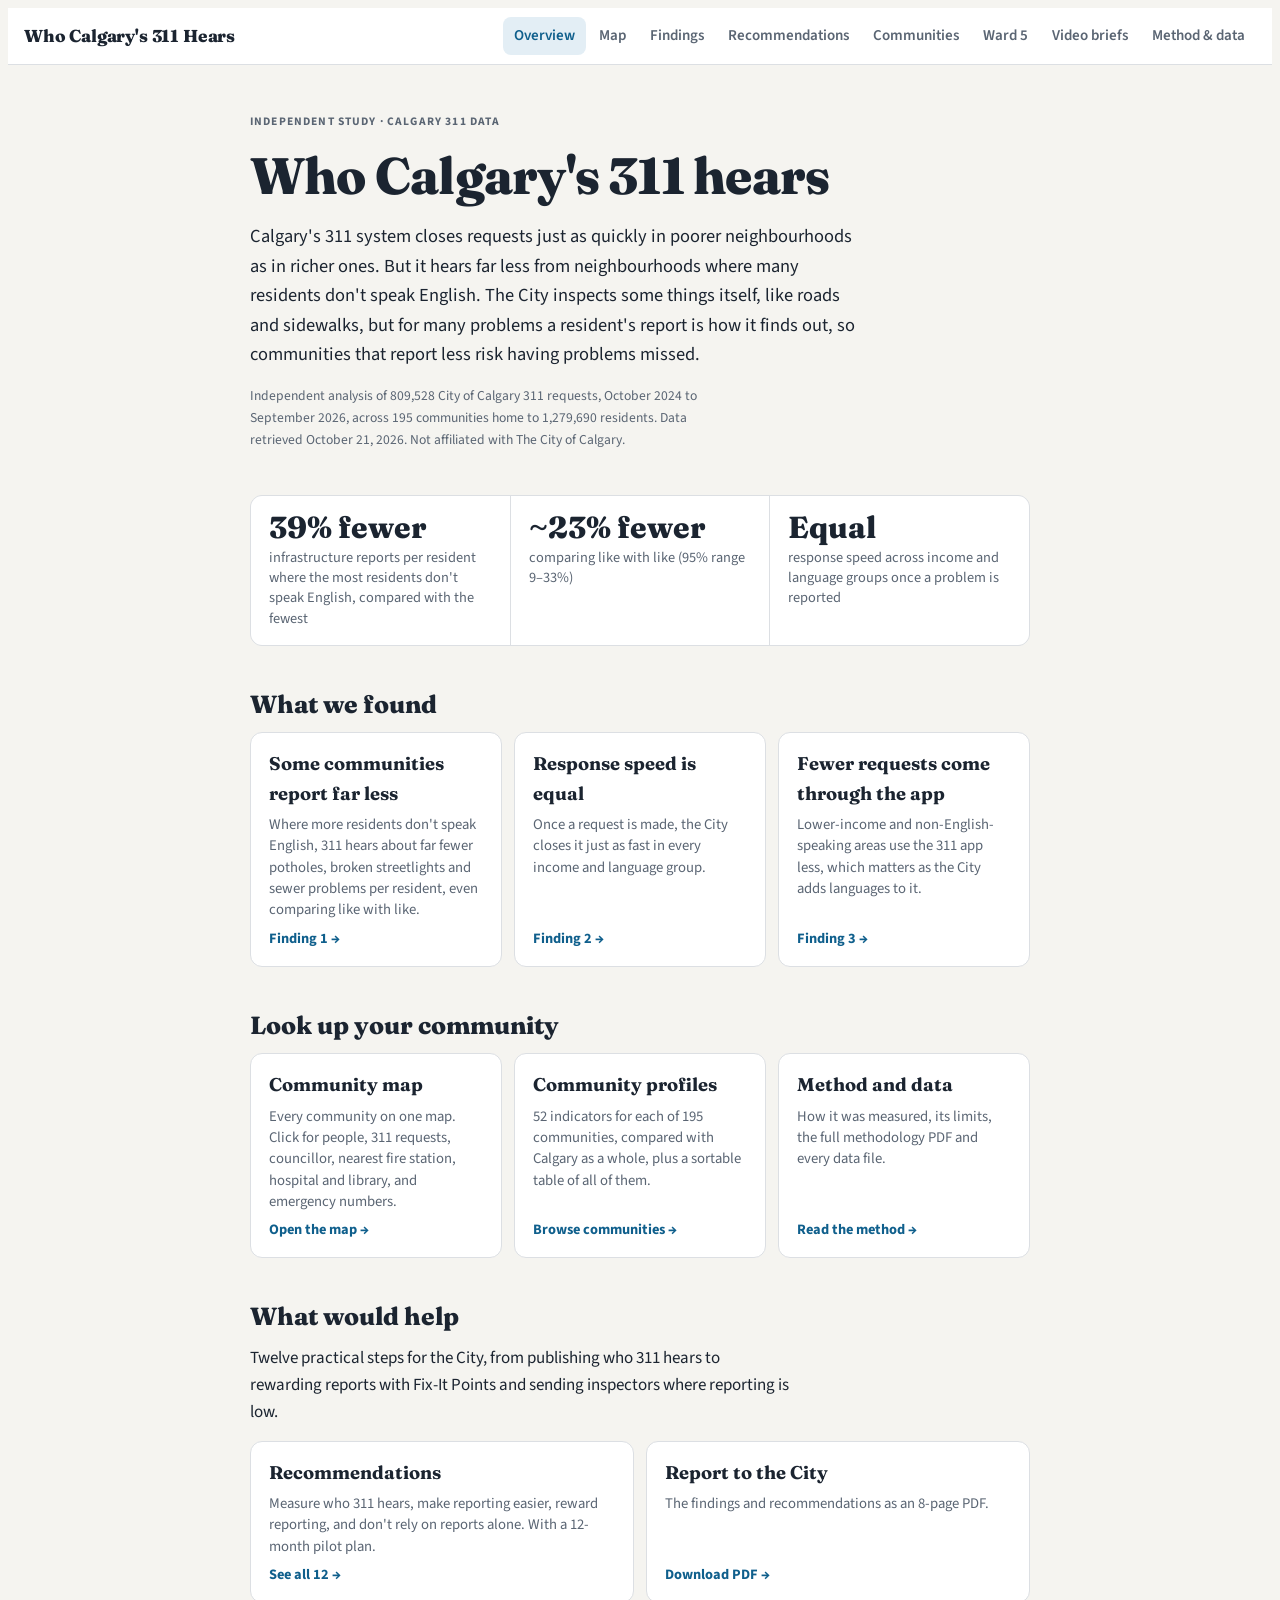
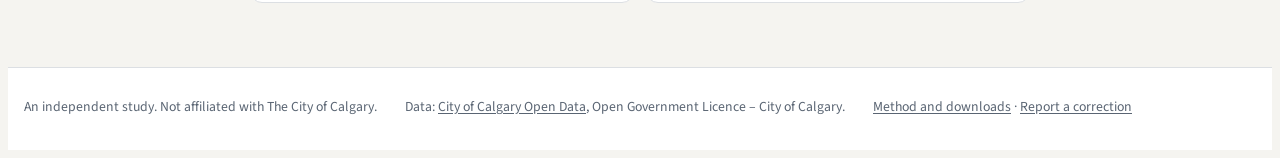
==== commit a848175a: "Add Video briefs page with the Ward 5 and 311 explainer video" ====
--- a/index.html
+++ b/index.html
@@ -17,7 +17,7 @@
 <link rel="stylesheet" href="assets/style.css?v=31fe4869">
 </head>
 <body>
-<nav class="nav" aria-label="Site"><div class="in"><a class="brand" href="index.html">Who Calgary's 311 Hears</a><ul><li><a class="lk" href="index.html" aria-current="page">Overview</a></li><li><a class="lk" href="map.html">Map</a></li><li><a class="lk" href="findings.html">Findings</a></li><li><a class="lk" href="recommendations.html">Recommendations</a></li><li><a class="lk" href="communities.html">Communities</a></li><li><a class="lk" href="ward5.html">Ward 5</a></li><li><a class="lk" href="method.html">Method & data</a></li></ul></div></nav>
+<nav class="nav" aria-label="Site"><div class="in"><a class="brand" href="index.html">Who Calgary's 311 Hears</a><ul><li><a class="lk" href="index.html" aria-current="page">Overview</a></li><li><a class="lk" href="map.html">Map</a></li><li><a class="lk" href="findings.html">Findings</a></li><li><a class="lk" href="recommendations.html">Recommendations</a></li><li><a class="lk" href="communities.html">Communities</a></li><li><a class="lk" href="ward5.html">Ward 5</a></li><li><a class="lk" href="videos.html">Video briefs</a></li><li><a class="lk" href="method.html">Method & data</a></li></ul></div></nav>
 <main>
 <div class="wrap" style="margin-top:8px">
   <header>
--- a/assets/style.css
+++ b/assets/style.css
@@ -291,3 +291,7 @@
 .w5 .box h3{margin:0;font-size:1.05rem}
 .w5 .box p{margin:0}
 @media (max-width:520px){ .w5 .div li{grid-template-columns:minmax(84px,7.2rem) 1fr 3.2rem;font-size:.84rem} }
+details{border:1px solid var(--line);border-radius:12px;padding:12px 16px;background:var(--surface)}
+details summary{cursor:pointer;font-weight:700}
+details[open] summary{margin-bottom:8px}
+details p{margin:.5em 0}
